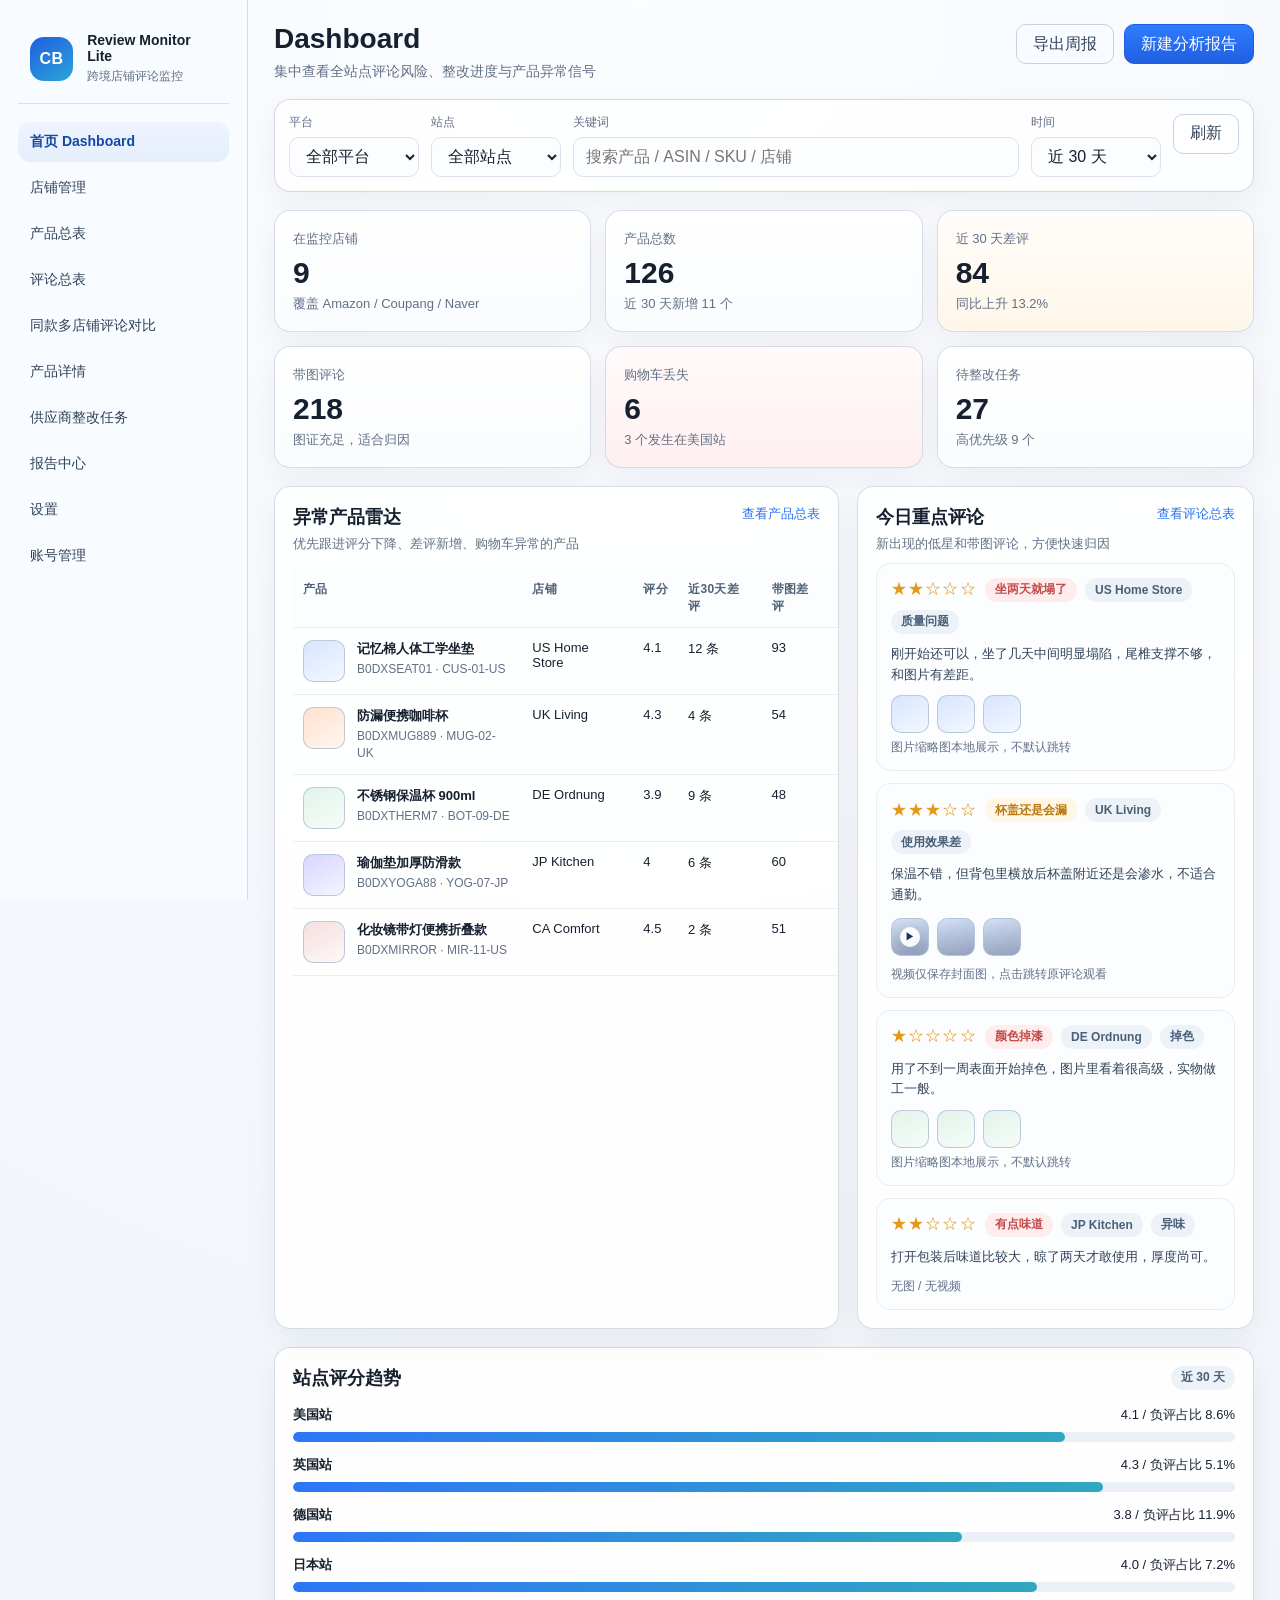
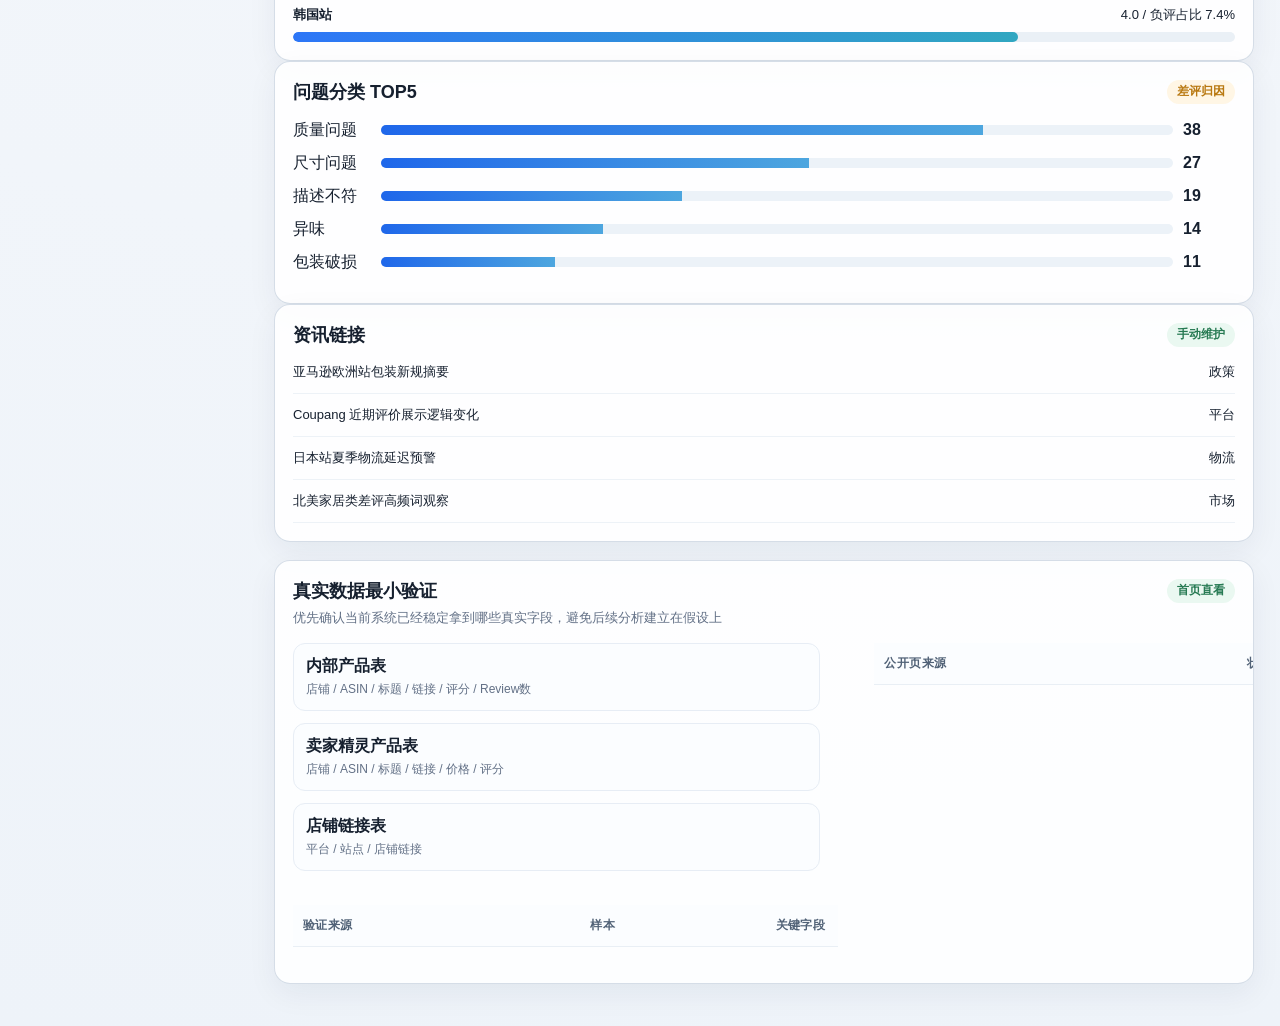
==== prototype/index.html @ a3b370e4 "feat: surface live validation samples on dashboard" ====
<!DOCTYPE html>
<html lang="zh-CN">
  <head>
    <meta charset="UTF-8" />
    <meta name="viewport" content="width=device-width, initial-scale=1.0" />
    <title>Dashboard | CrossBorder Store Review Monitor Lite</title>
    <link rel="stylesheet" href="./styles.css" />
  </head>
  <body data-page="dashboard">
    <div class="app-shell">
      <aside class="sidebar">
        <div class="brand">
          <div class="brand-mark">CB</div>
          <div>
            <strong>Review Monitor Lite</strong>
            <p>跨境店铺评论监控</p>
          </div>
        </div>
        <nav class="nav">
          <a class="nav-item active" href="./index.html">首页 Dashboard</a>
          <a class="nav-item" href="./stores.html">店铺管理</a>
          <a class="nav-item" href="./products.html">产品总表</a>
          <a class="nav-item" href="./reviews.html">评论总表</a>
          <a class="nav-item" href="./comparison.html">同款多店铺评论对比</a>
          <a class="nav-item" href="./product-detail.html">产品详情</a>
          <a class="nav-item" href="./supplier-tasks.html">供应商整改任务</a>
          <a class="nav-item" href="./reports.html">报告中心</a>
          <a class="nav-item" href="./settings.html">设置</a>
          <a class="nav-item" href="./account-management.html">账号管理</a>
        </nav>
      </aside>

      <main class="main">
        <header class="topbar">
          <div>
            <h1>Dashboard</h1>
            <p>集中查看全站点评论风险、整改进度与产品异常信号</p>
          </div>
          <div class="topbar-actions">
            <button class="button ghost">导出周报</button>
            <button class="button primary">新建分析报告</button>
          </div>
        </header>

        <section class="filters">
          <div class="filter-row">
            <label>平台</label>
            <select>
              <option>全部平台</option>
              <option>Amazon</option>
              <option>Coupang</option>
              <option>Naver</option>
            </select>
          </div>
          <div class="filter-row">
            <label>站点</label>
            <select>
              <option>全部站点</option>
              <option>美国</option>
              <option>英国</option>
              <option>德国</option>
              <option>日本</option>
              <option>加拿大</option>
              <option>法国</option>
              <option>韩国</option>
            </select>
          </div>
          <div class="filter-row filter-search">
            <label>关键词</label>
            <input type="text" placeholder="搜索产品 / ASIN / SKU / 店铺" />
          </div>
          <div class="filter-row">
            <label>时间</label>
            <select>
              <option>近 30 天</option>
              <option>近 7 天</option>
              <option>近 90 天</option>
            </select>
          </div>
          <button class="button">刷新</button>
        </section>

        <section class="stats-grid">
          <article class="stat-card">
            <span class="stat-label">在监控店铺</span>
            <strong>9</strong>
            <em>覆盖 Amazon / Coupang / Naver</em>
          </article>
          <article class="stat-card">
            <span class="stat-label">产品总数</span>
            <strong>126</strong>
            <em>近 30 天新增 11 个</em>
          </article>
          <article class="stat-card warn">
            <span class="stat-label">近 30 天差评</span>
            <strong>84</strong>
            <em>同比上升 13.2%</em>
          </article>
          <article class="stat-card">
            <span class="stat-label">带图评论</span>
            <strong>218</strong>
            <em>图证充足，适合归因</em>
          </article>
          <article class="stat-card danger">
            <span class="stat-label">购物车丢失</span>
            <strong>6</strong>
            <em>3 个发生在美国站</em>
          </article>
          <article class="stat-card">
            <span class="stat-label">待整改任务</span>
            <strong>27</strong>
            <em>高优先级 9 个</em>
          </article>
        </section>

        <section class="two-col">
          <div class="panel">
            <div class="panel-head">
              <div>
                <h2>异常产品雷达</h2>
                <p>优先跟进评分下降、差评新增、购物车异常的产品</p>
              </div>
              <a href="./products.html" class="text-link">查看产品总表</a>
            </div>
            <div class="table-wrap">
              <table>
                <thead>
                  <tr>
                    <th>产品</th>
                    <th>店铺</th>
                    <th>评分</th>
                    <th>近30天差评</th>
                    <th>带图差评</th>
                    <th>主要问题</th>
                    <th>整改</th>
                  </tr>
                </thead>
                <tbody id="dashboard-risk-products"></tbody>
              </table>
            </div>
          </div>

          <div class="panel">
            <div class="panel-head">
              <div>
                <h2>今日重点评论</h2>
                <p>新出现的低星和带图评论，方便快速归因</p>
              </div>
              <a href="./reviews.html" class="text-link">查看评论总表</a>
            </div>
            <div class="review-feed" id="dashboard-review-feed"></div>
          </div>
        </section>

        <section class="three-col">
          <div class="panel">
            <div class="panel-head compact">
              <h2>站点评分趋势</h2>
              <span class="chip neutral">近 30 天</span>
            </div>
            <div class="spark-group" id="dashboard-score-sparks"></div>
          </div>

          <div class="panel">
            <div class="panel-head compact">
              <h2>问题分类 TOP5</h2>
              <span class="chip warn">差评归因</span>
            </div>
            <div class="bars" id="dashboard-top-issues"></div>
          </div>

          <div class="panel">
            <div class="panel-head compact">
              <h2>资讯链接</h2>
              <span class="chip success">手动维护</span>
            </div>
            <ul class="news-list">
              <li><a href="#">亚马逊欧洲站包装新规摘要</a><span>政策</span></li>
              <li><a href="#">Coupang 近期评价展示逻辑变化</a><span>平台</span></li>
              <li><a href="#">日本站夏季物流延迟预警</a><span>物流</span></li>
              <li><a href="#">北美家居类差评高频词观察</a><span>市场</span></li>
            </ul>
          </div>
        </section>

        <section class="panel">
          <div class="panel-head">
            <div>
              <h2>真实数据最小验证</h2>
              <p>优先确认当前系统已经稳定拿到哪些真实字段，避免后续分析建立在假设上</p>
            </div>
            <span class="chip success">首页直看</span>
          </div>
          <div class="two-col">
            <div>
              <div class="setting-list" id="dashboard-live-fields">
                <div><strong>内部产品表</strong><span>店铺 / ASIN / 标题 / 链接 / 评分 / Review数</span></div>
                <div><strong>卖家精灵产品表</strong><span>店铺 / ASIN / 标题 / 链接 / 价格 / 评分</span></div>
                <div><strong>店铺链接表</strong><span>平台 / 站点 / 店铺链接</span></div>
              </div>
              <div class="table-wrap">
                <table>
                  <thead>
                    <tr>
                      <th>验证来源</th>
                      <th>样本</th>
                      <th>关键字段</th>
                    </tr>
                  </thead>
                  <tbody id="dashboard-live-samples"></tbody>
                </table>
              </div>
            </div>
            <div>
              <div class="table-wrap">
                <table>
                  <thead>
                    <tr>
                      <th>公开页来源</th>
                      <th>状态</th>
                      <th>说明</th>
                    </tr>
                  </thead>
                  <tbody id="dashboard-http-checks"></tbody>
                </table>
              </div>
            </div>
          </div>
        </section>
      </main>
    </div>
    <script src="./app.js"></script>
  </body>
</html>
---- prototype/styles.css ----
:root {
  --bg: #f4f7fb;
  --panel: #ffffff;
  --panel-alt: #f8fafc;
  --line: #d9e2ec;
  --line-strong: #c7d2df;
  --text: #16202f;
  --muted: #627086;
  --blue: #2b6ff2;
  --blue-soft: #e8f0ff;
  --teal: #178c8c;
  --amber: #b97911;
  --amber-soft: #fff6e5;
  --red: #c24b4b;
  --red-soft: #ffecec;
  --green: #277a53;
  --green-soft: #eaf8f1;
  --shadow: 0 10px 30px rgba(19, 36, 64, 0.06);
  --radius: 16px;
  --radius-sm: 10px;
  --sidebar-width: 248px;
  --font: "Segoe UI", "PingFang SC", "Hiragino Sans GB", "Microsoft YaHei", sans-serif;
}

* {
  box-sizing: border-box;
}

body {
  margin: 0;
  font-family: var(--font);
  background: radial-gradient(circle at top, #fcfdff 0, #f4f7fb 38%, #eef3f9 100%);
  color: var(--text);
}

a {
  color: inherit;
  text-decoration: none;
}

button,
input,
select,
textarea {
  font: inherit;
}

.app-shell {
  display: grid;
  grid-template-columns: var(--sidebar-width) 1fr;
  min-height: 100vh;
}

.sidebar {
  position: sticky;
  top: 0;
  height: 100vh;
  padding: 22px 18px;
  background: rgba(248, 251, 255, 0.94);
  border-right: 1px solid rgba(199, 210, 223, 0.7);
  backdrop-filter: blur(14px);
}

.brand {
  display: flex;
  gap: 14px;
  align-items: center;
  padding: 10px 12px 18px;
  border-bottom: 1px solid var(--line);
}

.brand-mark {
  width: 44px;
  height: 44px;
  border-radius: 14px;
  background: linear-gradient(145deg, #1f5fe0, #2ca5d8);
  color: #fff;
  display: grid;
  place-items: center;
  font-weight: 800;
  letter-spacing: 0.04em;
}

.brand strong {
  display: block;
  font-size: 14px;
}

.brand p {
  margin: 4px 0 0;
  font-size: 12px;
  color: var(--muted);
}

.nav {
  display: flex;
  flex-direction: column;
  gap: 6px;
  padding-top: 18px;
}

.nav-item {
  padding: 11px 12px;
  border-radius: 12px;
  color: #314257;
  font-size: 14px;
}

.nav-item:hover,
.nav-item.active {
  background: linear-gradient(180deg, #edf4ff, #e6eefc);
  color: #1447a6;
  font-weight: 600;
}

.main {
  padding: 24px 26px 42px;
}

.topbar,
.filters,
.stats-grid,
.two-col,
.three-col,
.report-grid,
.comparison-hero,
.kanban-summary {
  margin-bottom: 18px;
}

.topbar {
  display: flex;
  justify-content: space-between;
  align-items: flex-start;
  gap: 20px;
}

.topbar h1 {
  margin: 0;
  font-size: 28px;
  line-height: 1.1;
}

.topbar p {
  margin: 8px 0 0;
  color: var(--muted);
  font-size: 14px;
}

.topbar-actions {
  display: flex;
  gap: 10px;
}

.button {
  height: 40px;
  padding: 0 16px;
  border-radius: 10px;
  border: 1px solid var(--line-strong);
  background: #fff;
  color: #314257;
  cursor: pointer;
}

.button.primary {
  background: linear-gradient(180deg, #2f7cff, #1f5fe0);
  color: white;
  border-color: #1f5fe0;
}

.button.ghost {
  background: #f8fbff;
}

.button.full {
  width: 100%;
}

.filters {
  display: flex;
  flex-wrap: wrap;
  gap: 12px;
  padding: 14px;
  background: rgba(255, 255, 255, 0.78);
  border: 1px solid rgba(199, 210, 223, 0.8);
  border-radius: var(--radius);
  box-shadow: var(--shadow);
}

.filters.dense {
  gap: 10px;
}

.filter-row {
  display: flex;
  flex-direction: column;
  gap: 6px;
  min-width: 130px;
}

.filter-row.wide {
  min-width: 260px;
}

.filter-row.filter-search {
  flex: 1 1 260px;
}

.filter-row label {
  font-size: 12px;
  color: var(--muted);
}

.filter-row input,
.filter-row select,
.filter-row textarea,
.placeholder-auth input {
  padding: 0 12px;
  border: 1px solid var(--line);
  border-radius: 10px;
  background: #fcfdff;
  color: var(--text);
}

.filter-row input,
.filter-row select,
.placeholder-auth input {
  height: 40px;
}

.filter-row textarea {
  min-height: 88px;
  padding: 10px 12px;
  resize: vertical;
  line-height: 1.5;
}

.stats-grid,
.comparison-hero,
.report-grid,
.kanban-summary {
  display: grid;
  gap: 14px;
}

.stats-grid {
  grid-template-columns: repeat(6, minmax(0, 1fr));
}

.stat-card,
.kanban-stat {
  padding: 18px;
  border-radius: var(--radius);
  background: linear-gradient(180deg, rgba(255, 255, 255, 0.96), rgba(250, 252, 255, 0.96));
  border: 1px solid rgba(199, 210, 223, 0.72);
  box-shadow: var(--shadow);
}

.stat-card strong,
.kanban-stat strong {
  display: block;
  margin: 10px 0 6px;
  font-size: 30px;
  line-height: 1;
}

.stat-card em,
.stat-card .stat-label,
.kanban-stat span {
  font-style: normal;
  color: var(--muted);
  font-size: 13px;
}

.stat-card.warn {
  background: linear-gradient(180deg, #fffdfa, #fff6ea);
}

.stat-card.danger {
  background: linear-gradient(180deg, #fffafa, #fff0f0);
}

.two-col {
  display: grid;
  grid-template-columns: minmax(0, 1.35fr) minmax(340px, 0.95fr);
  gap: 18px;
}

.three-col,
.report-grid,
.comparison-hero,
.kanban-summary {
  grid-template-columns: repeat(3, minmax(0, 1fr));
}

.kanban {
  display: grid;
  grid-template-columns: repeat(4, minmax(0, 1fr));
  gap: 18px;
  margin-bottom: 18px;
}

.panel {
  background: rgba(255, 255, 255, 0.88);
  border: 1px solid rgba(199, 210, 223, 0.75);
  border-radius: var(--radius);
  box-shadow: var(--shadow);
  overflow: hidden;
}

.panel-head {
  display: flex;
  justify-content: space-between;
  align-items: flex-start;
  gap: 16px;
  padding: 18px 18px 0;
}

.panel-actions {
  display: flex;
  gap: 10px;
  align-items: center;
}

.panel-head.compact {
  align-items: center;
}

.panel-head h2 {
  margin: 0;
  font-size: 18px;
}

.panel-head p {
  margin: 6px 0 0;
  font-size: 13px;
  color: var(--muted);
}

.text-link {
  color: var(--blue);
  font-size: 13px;
}

.segmented {
  display: inline-flex;
  padding: 4px;
  gap: 4px;
  background: #f2f6fb;
  border-radius: 12px;
}

.segmented button {
  border: 0;
  padding: 8px 12px;
  border-radius: 9px;
  background: transparent;
  color: var(--muted);
  cursor: pointer;
}

.segmented .active {
  background: #fff;
  color: var(--text);
  box-shadow: 0 2px 8px rgba(15, 32, 57, 0.08);
}

.table-wrap {
  overflow: auto;
  padding: 16px 18px 18px;
}

.column-picker {
  margin: 16px 18px 0;
  padding: 14px 16px;
  border: 1px solid #e6edf5;
  border-radius: 14px;
  background: #fbfdff;
}

.column-picker.hidden {
  display: none;
}

.column-picker-head {
  display: flex;
  justify-content: space-between;
  gap: 12px;
  margin-bottom: 12px;
}

.column-picker-head h3 {
  margin: 0;
  font-size: 15px;
}

.column-picker-head span {
  color: var(--muted);
  font-size: 12px;
}

.column-picker-grid {
  display: grid;
  grid-template-columns: repeat(6, minmax(0, 1fr));
  gap: 10px;
}

.column-option {
  display: flex;
  align-items: center;
  gap: 8px;
  padding: 8px 10px;
  border: 1px solid #e4ebf3;
  border-radius: 10px;
  background: #fff;
  font-size: 13px;
  cursor: grab;
}

.column-option.dragging {
  opacity: 0.45;
  border-style: dashed;
}

.column-option.drop-target {
  border-color: var(--blue);
  background: var(--blue-soft);
}

table {
  width: 100%;
  border-collapse: collapse;
  min-width: 760px;
}

.table-wide table {
  min-width: 1320px;
}

th,
td {
  padding: 12px 10px;
  border-bottom: 1px solid #e9eff5;
  text-align: left;
  vertical-align: top;
  font-size: 13px;
}

th {
  position: sticky;
  top: 0;
  background: #fbfdff;
  color: #516277;
  font-size: 12px;
  text-transform: uppercase;
  letter-spacing: 0.03em;
}

tbody tr:hover {
  background: #f8fbff;
}

.product-cell,
.review-meta,
.store-cell {
  display: flex;
  gap: 12px;
  min-width: 180px;
}

.thumb {
  flex: 0 0 auto;
  width: 42px;
  height: 42px;
  border-radius: 10px;
  background: linear-gradient(150deg, #c9d7ea, #eef3f9);
  border: 1px solid rgba(176, 192, 210, 0.8);
}

.thumb.xl {
  width: 88px;
  height: 88px;
  border-radius: 22px;
}

.tone-1 { background: linear-gradient(150deg, #d7e5ff, #f4f8ff); }
.tone-2 { background: linear-gradient(150deg, #ffe1ce, #fff7f1); }
.tone-3 { background: linear-gradient(150deg, #e2f3ea, #f7fcf9); }
.tone-4 { background: linear-gradient(150deg, #d7d5ff, #f5f5ff); }
.tone-5 { background: linear-gradient(150deg, #f5dfdf, #fff8f8); }
.tone-6 { background: linear-gradient(150deg, #e1eef5, #f6fbff); }

.cell-title {
  font-weight: 600;
  line-height: 1.35;
}

.cell-sub {
  display: block;
  margin-top: 4px;
  color: var(--muted);
  font-size: 12px;
  line-height: 1.4;
}

.chip,
.status {
  display: inline-flex;
  align-items: center;
  height: 24px;
  padding: 0 10px;
  border-radius: 999px;
  font-size: 12px;
  font-weight: 600;
  white-space: nowrap;
}

.chip.neutral,
.status.neutral {
  background: #edf2f8;
  color: #486077;
}

.chip.warn,
.status.warn {
  background: var(--amber-soft);
  color: var(--amber);
}

.chip.danger,
.status.danger {
  background: var(--red-soft);
  color: var(--red);
}

.chip.success,
.status.success {
  background: var(--green-soft);
  color: var(--green);
}

.link-inline {
  color: var(--blue);
  font-weight: 600;
}

.review-feed {
  padding: 10px 18px 18px;
  display: flex;
  flex-direction: column;
  gap: 12px;
}

.review-card {
  border: 1px solid #e5edf5;
  background: #fbfdff;
  border-radius: 14px;
  padding: 14px;
}

.review-card-head,
.meta-inline {
  display: flex;
  flex-wrap: wrap;
  gap: 8px;
  align-items: center;
}

.review-card p {
  margin: 10px 0;
  color: #314257;
  line-height: 1.6;
  font-size: 13px;
}

.thumb-strip {
  display: flex;
  gap: 8px;
  align-items: center;
  width: fit-content;
}

.thumb-strip .thumb {
  width: 38px;
  height: 38px;
}

.media-link {
  display: inline-flex;
  padding: 2px 0;
}

.media-thumb {
  position: relative;
  overflow: hidden;
}

.media-thumb.is-video {
  background: linear-gradient(145deg, #d8e4f7, #b7c7e8);
}

.media-thumb.is-video::after {
  content: "";
  position: absolute;
  inset: 0;
  background: linear-gradient(180deg, rgba(16, 27, 44, 0.02), rgba(16, 27, 44, 0.22));
}

.media-play {
  position: absolute;
  left: 50%;
  top: 50%;
  transform: translate(-50%, -50%);
  z-index: 1;
  width: 20px;
  height: 20px;
  border-radius: 50%;
  display: grid;
  place-items: center;
  background: rgba(255, 255, 255, 0.92);
  color: #17335c;
  font-size: 10px;
  box-shadow: 0 6px 14px rgba(18, 36, 65, 0.12);
}

.media-hint {
  display: block;
  margin-top: 6px;
}

.spark-group,
.bars,
.chart-stack,
.issue-grid,
.bar-grid {
  padding: 16px 18px 18px;
}

.spark-line {
  margin-bottom: 14px;
}

.spark-line:last-child {
  margin-bottom: 0;
}

.spark-head {
  display: flex;
  justify-content: space-between;
  margin-bottom: 8px;
  font-size: 13px;
}

.spark-track {
  height: 10px;
  background: #eaf0f6;
  border-radius: 999px;
  overflow: hidden;
}

.spark-track i {
  display: block;
  height: 100%;
  border-radius: inherit;
  background: linear-gradient(90deg, #2d76f7, #31a7c1);
}

.bar-row {
  display: grid;
  grid-template-columns: 78px 1fr 52px;
  gap: 10px;
  align-items: center;
  margin-bottom: 12px;
}

.bar-row div,
.bar-item div {
  height: 10px;
  background: #ecf2f8;
  border-radius: 999px;
  overflow: hidden;
}

.bar-row i,
.bar-item i {
  display: block;
  height: 100%;
  background: linear-gradient(90deg, #1f67ea, #4da6df);
}

.news-list {
  list-style: none;
  margin: 0;
  padding: 4px 18px 18px;
}

.news-list li {
  display: flex;
  justify-content: space-between;
  gap: 12px;
  padding: 12px 0;
  border-bottom: 1px solid #edf2f7;
  font-size: 13px;
}

.table-summary {
  display: flex;
  flex-wrap: wrap;
  gap: 10px;
  margin-bottom: 14px;
}

.summary-pill {
  padding: 9px 12px;
  border-radius: 999px;
  background: #fff;
  border: 1px solid var(--line);
  font-size: 12px;
  color: #4d6076;
}

.summary-pill.warn {
  background: var(--red-soft);
  color: var(--red);
}

.compare-pool {
  display: flex;
  flex-wrap: wrap;
  gap: 10px;
  padding: 8px 18px 18px;
}

.stars {
  color: #e39a1b;
  letter-spacing: 0.08em;
}

.review-master td:nth-child(6) {
  min-width: 260px;
}

.comparison-card {
  padding: 18px;
  border-radius: var(--radius);
  background: linear-gradient(180deg, rgba(255,255,255,.95), rgba(248,251,255,.96));
  border: 1px solid rgba(199, 210, 223, 0.76);
  box-shadow: var(--shadow);
}

.comparison-card h3,
.mini-chart h3,
.copy-block h3 {
  margin: 0 0 10px;
  font-size: 16px;
}

.comparison-card .numbers {
  display: grid;
  grid-template-columns: repeat(2, minmax(0, 1fr));
  gap: 10px;
  margin-top: 14px;
}

.comparison-card .numbers div {
  padding: 10px;
  border-radius: 12px;
  background: #f7faff;
}

.chart-stack {
  display: grid;
  gap: 14px;
}

.mini-chart {
  padding: 14px;
  border: 1px solid #e6edf5;
  border-radius: 14px;
  background: #fbfdff;
}

.bar-grid,
.issue-grid {
  padding: 0;
}

.bar-item {
  display: grid;
  grid-template-columns: 96px 1fr 56px;
  align-items: center;
  gap: 10px;
  margin-bottom: 10px;
  font-size: 13px;
}

.bar-grid.warning i {
  background: linear-gradient(90deg, #f0a43a, #d05d4e);
}

.bar-grid.cool i {
  background: linear-gradient(90deg, #2a74f0, #2aa8c5);
}

.issue-grid {
  display: grid;
  gap: 10px;
}

.issue-pill {
  display: flex;
  justify-content: space-between;
  gap: 12px;
  padding: 10px 12px;
  border-radius: 12px;
  background: #f5f8fc;
  font-size: 13px;
}

.detail-hero {
  display: grid;
  grid-template-columns: minmax(0, 1.2fr) minmax(0, 1fr);
  gap: 18px;
  margin-bottom: 18px;
}

.product-card-large,
.detail-metrics,
.detail-grid,
.form-grid {
  background: rgba(255, 255, 255, 0.88);
  border: 1px solid rgba(199, 210, 223, 0.75);
  border-radius: var(--radius);
  box-shadow: var(--shadow);
}

.product-card-large {
  display: flex;
  gap: 18px;
  align-items: center;
  padding: 20px;
}

.detail-metrics {
  display: grid;
  grid-template-columns: repeat(3, minmax(0, 1fr));
  gap: 1px;
  background: var(--line);
}

.detail-metrics div {
  padding: 18px;
  background: #fff;
}

.detail-metrics span,
.detail-grid span,
.timeline-item strong + span,
.setting-list span {
  color: var(--muted);
  font-size: 12px;
}

.detail-metrics strong {
  display: block;
  margin-top: 8px;
  font-size: 24px;
}

.detail-grid {
  display: grid;
  grid-template-columns: repeat(2, minmax(0, 1fr));
  gap: 1px;
  background: var(--line);
  overflow: hidden;
}

.detail-grid div {
  background: #fff;
  padding: 16px;
}

.copy-block,
.issue-notes,
.timeline,
.setting-list,
.placeholder-auth {
  padding: 16px 18px 18px;
}

.copy-block ul {
  margin: 0;
  padding-left: 18px;
  color: #314257;
  line-height: 1.7;
}

.issue-notes {
  display: grid;
  gap: 10px;
}

.issue-notes div {
  display: flex;
  gap: 12px;
  padding: 10px 12px;
  border-radius: 12px;
  background: #fbfdff;
  border: 1px solid #e7edf5;
}

.timeline {
  display: grid;
  gap: 12px;
}

.timeline-item {
  display: grid;
  grid-template-columns: 72px 1fr;
  gap: 12px;
  padding: 12px;
  border-radius: 12px;
  background: #f8fbff;
  border: 1px solid #e8eef6;
}

.kanban-summary {
  grid-template-columns: repeat(4, minmax(0, 1fr));
}

.kanban-stat {
  display: flex;
  justify-content: space-between;
  align-items: center;
}

.kanban-stat strong {
  margin: 0;
  font-size: 28px;
}

.kanban-column {
  background: rgba(255, 255, 255, 0.86);
  border: 1px solid rgba(199, 210, 223, 0.75);
  border-radius: var(--radius);
  padding: 16px;
  box-shadow: var(--shadow);
}

.kanban-column h3 {
  margin: 0 0 12px;
  font-size: 16px;
}

.task-card {
  padding: 12px;
  border-radius: 14px;
  background: #fbfdff;
  border: 1px solid #e8eef6;
  margin-bottom: 10px;
}

.task-card:last-child {
  margin-bottom: 0;
}

.task-card p {
  margin: 8px 0;
  color: #314257;
  font-size: 13px;
  line-height: 1.6;
}

.report-grid {
  grid-template-columns: repeat(4, minmax(0, 1fr));
}

.report-card {
  padding: 18px;
  border-radius: var(--radius);
  background: rgba(255, 255, 255, 0.9);
  border: 1px solid rgba(199, 210, 223, 0.76);
  box-shadow: var(--shadow);
}

.report-card p {
  color: var(--muted);
  font-size: 13px;
  line-height: 1.6;
}

.form-grid {
  display: grid;
  grid-template-columns: repeat(2, minmax(0, 1fr));
  gap: 1px;
  background: var(--line);
  overflow: hidden;
}

.form-grid label {
  display: flex;
  flex-direction: column;
  gap: 8px;
  padding: 16px;
  background: #fff;
}

.form-grid span {
  font-size: 12px;
  color: var(--muted);
}

.setting-list {
  display: grid;
  gap: 12px;
}

.setting-list div {
  display: flex;
  flex-direction: column;
  gap: 4px;
  padding: 12px;
  border: 1px solid #e7edf5;
  border-radius: 12px;
  background: #fbfdff;
}

.placeholder-auth {
  display: grid;
  place-items: center;
  min-height: 340px;
  background: linear-gradient(180deg, #f7fbff, #f0f5fb);
}

.auth-card {
  width: 320px;
  padding: 24px;
  border-radius: 18px;
  background: #fff;
  border: 1px solid var(--line);
  box-shadow: var(--shadow);
}

.auth-card h3 {
  margin: 0 0 14px;
}

.auth-card p {
  color: var(--muted);
  font-size: 12px;
  line-height: 1.6;
}

.auth-card input {
  width: 100%;
  margin-bottom: 12px;
}

@media (max-width: 1440px) {
  .stats-grid {
    grid-template-columns: repeat(3, minmax(0, 1fr));
  }

  .report-grid {
    grid-template-columns: repeat(2, minmax(0, 1fr));
  }
}

@media (max-width: 1180px) {
  .app-shell {
    grid-template-columns: 1fr;
  }

  .sidebar {
    position: relative;
    height: auto;
  }

  .two-col,
  .three-col,
  .detail-hero,
  .comparison-layout,
  .kanban,
  .kanban-summary,
  .comparison-hero {
    grid-template-columns: 1fr;
  }

  .stats-grid {
    grid-template-columns: repeat(2, minmax(0, 1fr));
  }

  .column-picker-grid {
    grid-template-columns: repeat(3, minmax(0, 1fr));
  }
}

@media (max-width: 760px) {
  .main {
    padding: 18px;
  }

  .topbar {
    flex-direction: column;
  }

  .topbar-actions {
    width: 100%;
    flex-wrap: wrap;
  }

  .button {
    flex: 1 1 auto;
  }

  .stats-grid,
  .report-grid {
    grid-template-columns: 1fr;
  }

  .column-picker-grid {
    grid-template-columns: repeat(2, minmax(0, 1fr));
  }
}
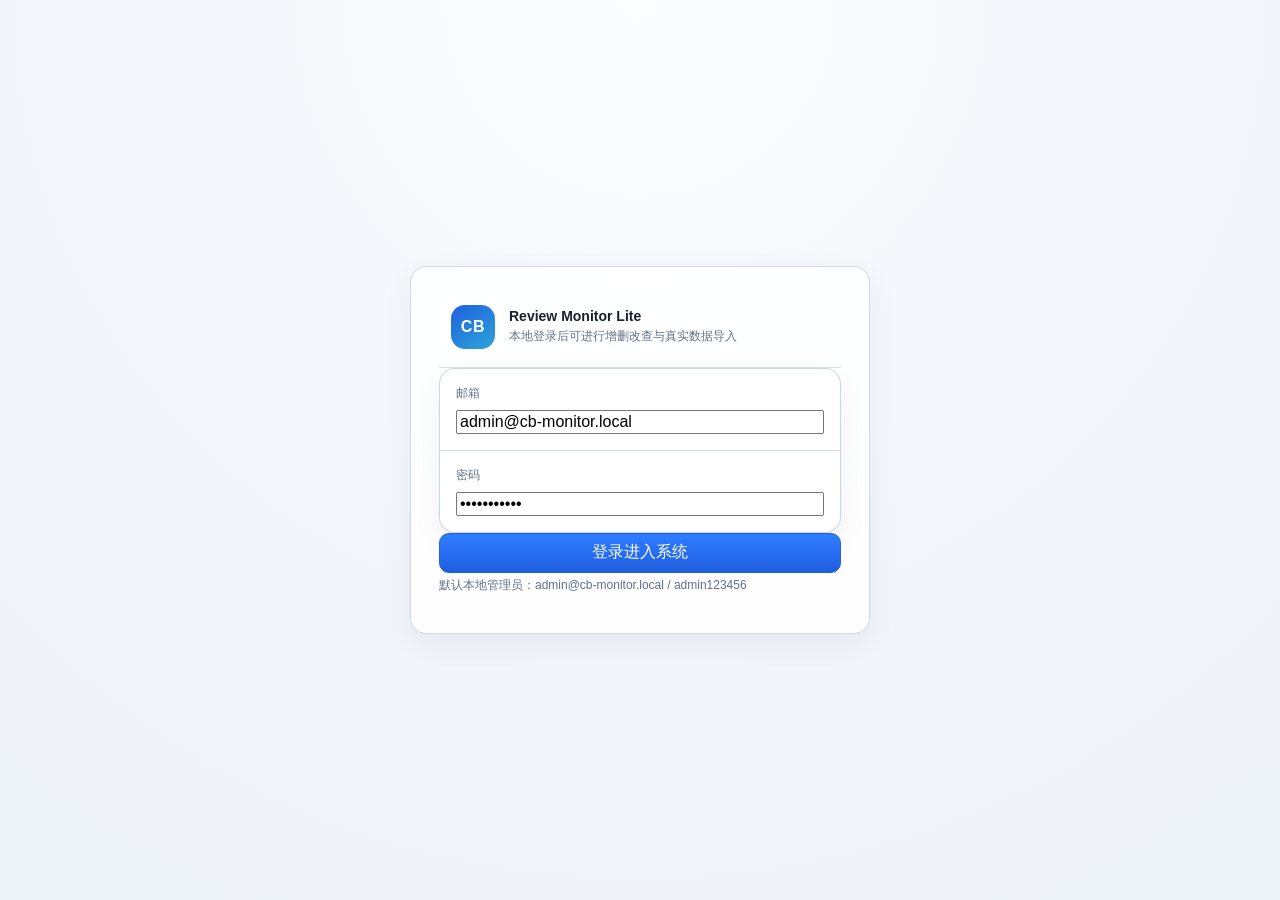
==== commit 7abfa2bb: "feat: add record editor modal and dashboard shortcuts" ====
--- a/prototype/index.html
+++ b/prototype/index.html
@@ -37,8 +37,8 @@
             <p>集中查看全站点评论风险、整改进度与产品异常信号</p>
           </div>
           <div class="topbar-actions">
-            <button class="button ghost">导出周报</button>
-            <button class="button primary">新建分析报告</button>
+            <a class="button ghost" href="./reports.html">导出周报</a>
+            <a class="button primary" href="./reports.html">新建分析报告</a>
           </div>
         </header>
 
@@ -85,31 +85,37 @@
             <span class="stat-label">在监控店铺</span>
             <strong>9</strong>
             <em>覆盖 Amazon / Coupang / Naver</em>
+            <a class="text-link stat-card-link" href="./stores.html">查看店铺列表</a>
           </article>
           <article class="stat-card">
             <span class="stat-label">产品总数</span>
             <strong>126</strong>
             <em>近 30 天新增 11 个</em>
+            <a class="text-link stat-card-link" href="./products.html">查看产品总表</a>
           </article>
           <article class="stat-card warn">
             <span class="stat-label">近 30 天差评</span>
             <strong>84</strong>
             <em>同比上升 13.2%</em>
+            <a class="text-link stat-card-link" href="./reviews.html">查看差评列表</a>
           </article>
           <article class="stat-card">
             <span class="stat-label">带图评论</span>
             <strong>218</strong>
             <em>图证充足，适合归因</em>
+            <a class="text-link stat-card-link" href="./reviews.html">查看带图评论</a>
           </article>
           <article class="stat-card danger">
             <span class="stat-label">购物车丢失</span>
             <strong>6</strong>
             <em>3 个发生在美国站</em>
+            <a class="text-link stat-card-link" href="./products.html">查看异常产品</a>
           </article>
           <article class="stat-card">
             <span class="stat-label">待整改任务</span>
             <strong>27</strong>
             <em>高优先级 9 个</em>
+            <a class="text-link stat-card-link" href="./supplier-tasks.html">查看整改任务</a>
           </article>
         </section>
 
--- a/prototype/styles.css
+++ b/prototype/styles.css
@@ -33,6 +33,31 @@
   color: var(--text);
 }
 
+.login-shell {
+  min-height: 100vh;
+  display: grid;
+  place-items: center;
+  padding: 24px;
+}
+
+.login-card {
+  width: min(460px, 100%);
+  padding: 28px;
+  background: rgba(255, 255, 255, 0.9);
+  border: 1px solid rgba(199, 210, 223, 0.8);
+  border-radius: var(--radius);
+  box-shadow: var(--shadow);
+}
+
+.brand-login {
+  border-bottom: none;
+  padding: 0 0 18px;
+}
+
+.form-grid.single {
+  grid-template-columns: 1fr;
+}
+
 a {
   color: inherit;
   text-decoration: none;
@@ -176,6 +201,13 @@
   width: 100%;
 }
 
+.mini-action {
+  height: 30px;
+  padding: 0 10px;
+  margin-right: 6px;
+  font-size: 12px;
+}
+
 .filters {
   display: flex;
   flex-wrap: wrap;
@@ -270,6 +302,11 @@
   font-style: normal;
   color: var(--muted);
   font-size: 13px;
+}
+
+.stat-card-link {
+  display: inline-block;
+  margin-top: 12px;
 }
 
 .stat-card.warn {
@@ -1056,6 +1093,113 @@
   margin-bottom: 12px;
 }
 
+.editor-modal {
+  position: fixed;
+  inset: 0;
+  z-index: 1000;
+  display: none;
+  align-items: center;
+  justify-content: center;
+  padding: 24px;
+  background: rgba(15, 23, 42, 0.32);
+  backdrop-filter: blur(4px);
+}
+
+.editor-modal.open {
+  display: flex;
+}
+
+.editor-modal-card {
+  width: min(1080px, 100%);
+  max-height: calc(100vh - 48px);
+  overflow: auto;
+  background: #fff;
+  border: 1px solid rgba(199, 210, 223, 0.9);
+  border-radius: 18px;
+  box-shadow: 0 24px 60px rgba(15, 23, 42, 0.18);
+}
+
+.editor-modal-head {
+  position: sticky;
+  top: 0;
+  z-index: 2;
+  display: flex;
+  justify-content: space-between;
+  align-items: center;
+  gap: 16px;
+  padding: 18px 20px;
+  background: rgba(255, 255, 255, 0.96);
+  border-bottom: 1px solid var(--line);
+}
+
+.editor-modal-head h3 {
+  margin: 0;
+  font-size: 20px;
+}
+
+.editor-modal-head p {
+  margin: 6px 0 0;
+  color: var(--muted);
+  font-size: 13px;
+}
+
+.editor-modal-close {
+  width: 36px;
+  height: 36px;
+  border-radius: 10px;
+  border: 1px solid var(--line);
+  background: #fff;
+  cursor: pointer;
+}
+
+.editor-modal-body {
+  padding: 18px 20px 20px;
+}
+
+.editor-form-grid {
+  display: grid;
+  grid-template-columns: repeat(2, minmax(0, 1fr));
+  gap: 14px;
+}
+
+.editor-form-grid label {
+  display: flex;
+  flex-direction: column;
+  gap: 8px;
+  font-size: 13px;
+  color: #314257;
+}
+
+.editor-form-grid .full {
+  grid-column: 1 / -1;
+}
+
+.editor-form-grid input,
+.editor-form-grid select,
+.editor-form-grid textarea {
+  min-height: 42px;
+  padding: 10px 12px;
+  border: 1px solid var(--line);
+  border-radius: 10px;
+  background: #fcfdff;
+  color: var(--text);
+}
+
+.editor-form-grid textarea {
+  min-height: 92px;
+  resize: vertical;
+}
+
+.editor-modal-actions {
+  position: sticky;
+  bottom: 0;
+  display: flex;
+  justify-content: flex-end;
+  gap: 10px;
+  padding: 16px 20px 20px;
+  background: linear-gradient(180deg, rgba(255,255,255,0.86), #fff 18%);
+}
+
 @media (max-width: 1440px) {
   .stats-grid {
     grid-template-columns: repeat(3, minmax(0, 1fr));
@@ -1063,6 +1207,12 @@
 
   .report-grid {
     grid-template-columns: repeat(2, minmax(0, 1fr));
+  }
+}
+
+@media (max-width: 980px) {
+  .editor-form-grid {
+    grid-template-columns: 1fr;
   }
 }
 
